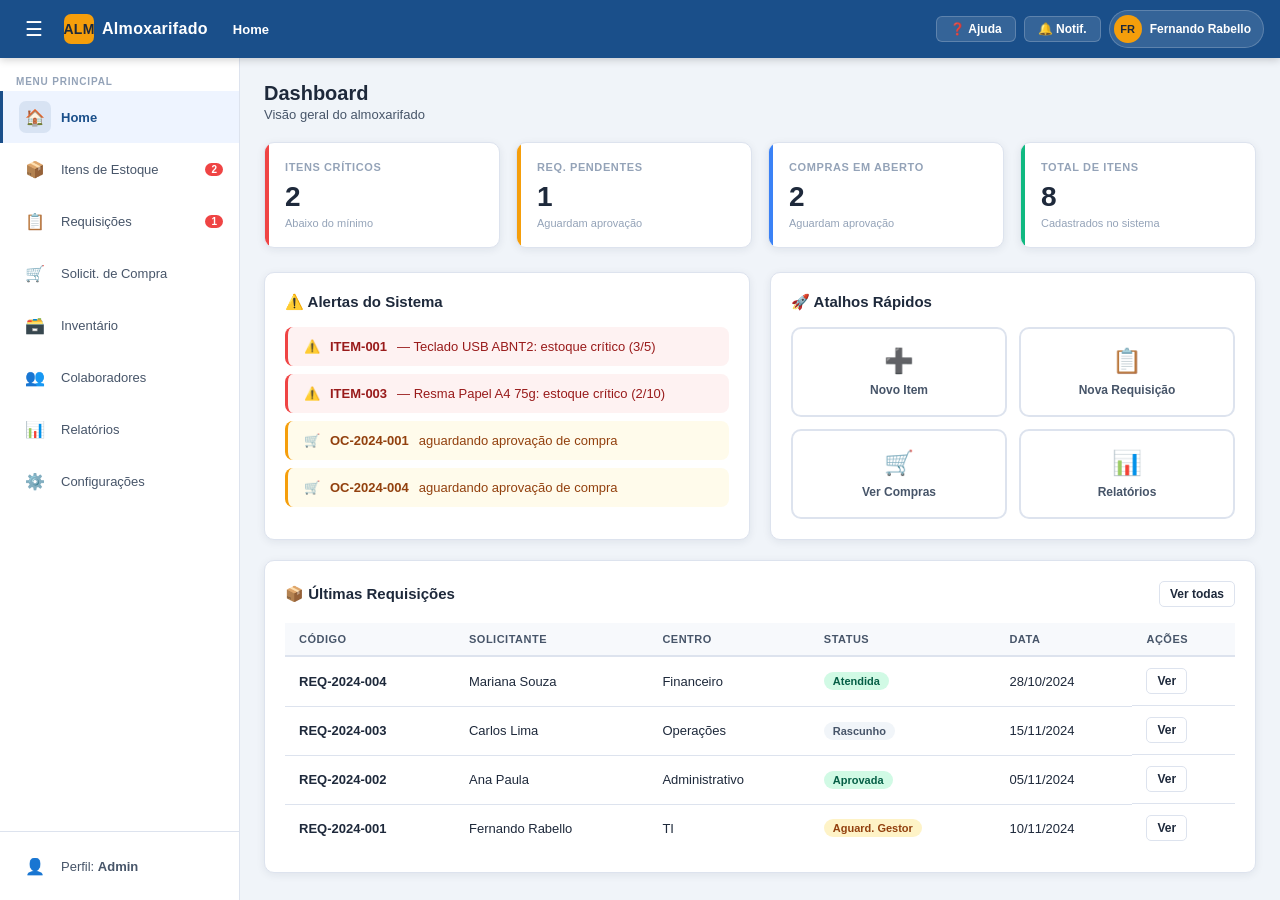
==== index.html @ 0d34b044 "Publicação GitHub Pages - arquivos no root" ====
<!DOCTYPE html>
<html lang="pt-BR">
<head>
  <meta charset="UTF-8" />
  <meta name="viewport" content="width=device-width, initial-scale=1.0" />
  <title>Almoxarifado v4 — Memory IT</title>
  <link rel="stylesheet" href="styles.css" />
</head>
<body>
  <div id="app">
    <div id="topbar"></div>
    <div id="layout">
      <div id="sidebar-overlay" class="sidebar-overlay"></div>
      <aside id="sidebar"></aside>
      <main id="main-content">
        <div id="view-container"></div>
      </main>
    </div>
  </div>
  <div id="toast-container"></div>
  <div id="modal-container"></div>
  <script src="app.js"></script>
</body>
</html>
---- styles.css ----
/* ===== RESET & ROOT ===== */
*, *::before, *::after { box-sizing: border-box; margin: 0; padding: 0; }

:root {
  --brand:       #1A4F8A;
  --brand-dark:  #123a68;
  --brand-light: #2a6bc7;
  --accent:      #F59E0B;
  --accent-dark: #D97706;
  --success:     #10B981;
  --danger:      #EF4444;
  --warning:     #F59E0B;
  --info:        #3B82F6;
  --bg:          #F0F4F9;
  --surface:     #FFFFFF;
  --surface2:    #F7F9FC;
  --border:      #DDE3EE;
  --text:        #1E293B;
  --text-2:      #475569;
  --text-3:      #94A3B8;
  --sidebar-w:   240px;
  --topbar-h:    58px;
  --radius:      10px;
  --shadow:      0 2px 8px rgba(30,41,59,.08);
  --shadow-md:   0 4px 16px rgba(30,41,59,.12);
  --transition:  .18s ease;
  --font:        'Segoe UI', 'Helvetica Neue', Arial, sans-serif;
}

html, body { height: 100%; font-family: var(--font); font-size: 14px; color: var(--text); background: var(--bg); }

a { color: var(--brand); text-decoration: none; }
a:hover { text-decoration: underline; }
button { cursor: pointer; font-family: var(--font); }
input, select, textarea { font-family: var(--font); }

/* ===== SCROLLBAR ===== */
::-webkit-scrollbar { width: 6px; height: 6px; }
::-webkit-scrollbar-track { background: transparent; }
::-webkit-scrollbar-thumb { background: var(--border); border-radius: 3px; }

/* ===== LAYOUT ===== */
#app { display: flex; flex-direction: column; height: 100vh; }
#layout { display: flex; flex: 1; overflow: hidden; }
#main-content { flex: 1; overflow-y: auto; padding: 24px; transition: margin-left var(--transition); }
#view-container { max-width: 1280px; margin: 0 auto; }

/* ===== TOPBAR ===== */
#topbar {
  height: var(--topbar-h);
  background: var(--brand);
  color: #fff;
  display: flex;
  align-items: center;
  padding: 0 16px;
  gap: 12px;
  position: sticky;
  top: 0;
  z-index: 300;
  box-shadow: 0 2px 8px rgba(0,0,0,.18);
}
.topbar-toggle {
  background: none; border: none; color: #fff; font-size: 20px;
  width: 36px; height: 36px; display: flex; align-items: center; justify-content: center;
  border-radius: 6px; transition: background var(--transition);
}
.topbar-toggle:hover { background: rgba(255,255,255,.15); }
.topbar-brand { font-size: 16px; font-weight: 700; letter-spacing: .3px; display: flex; align-items: center; gap: 8px; }
.topbar-brand-icon {
  width: 30px; height: 30px; background: var(--accent); border-radius: 7px;
  display: flex; align-items: center; justify-content: center; font-weight: 900; font-size: 14px; color: #1E293B;
}
.topbar-breadcrumb { flex: 1; font-size: 13px; color: rgba(255,255,255,.7); padding-left: 8px; }
.topbar-breadcrumb span { color: rgba(255,255,255,.5); margin: 0 5px; }
.topbar-breadcrumb .bc-current { color: #fff; font-weight: 600; }
.topbar-actions { display: flex; gap: 8px; align-items: center; }
.topbar-btn {
  background: rgba(255,255,255,.12); border: 1px solid rgba(255,255,255,.2); color: #fff;
  padding: 5px 13px; border-radius: 6px; font-size: 12px; font-weight: 600;
  transition: background var(--transition); display: flex; align-items: center; gap: 5px;
}
.topbar-btn:hover { background: rgba(255,255,255,.22); }
.topbar-user {
  display: flex; align-items: center; gap: 8px;
  background: rgba(255,255,255,.12); border: 1px solid rgba(255,255,255,.2);
  padding: 4px 12px 4px 4px; border-radius: 20px;
}
.topbar-avatar {
  width: 28px; height: 28px; background: var(--accent); border-radius: 50%;
  display: flex; align-items: center; justify-content: center;
  font-weight: 700; font-size: 11px; color: #1E293B;
}
.topbar-username { font-size: 12px; font-weight: 600; }

/* ===== SIDEBAR ===== */
#sidebar {
  width: var(--sidebar-w);
  background: var(--surface);
  border-right: 1px solid var(--border);
  display: flex;
  flex-direction: column;
  overflow-y: auto;
  transition: width var(--transition), transform var(--transition);
  flex-shrink: 0;
  z-index: 200;
}
#sidebar.collapsed { width: 56px; }
#sidebar.collapsed .nav-label,
#sidebar.collapsed .sidebar-section-title,
#sidebar.collapsed .nav-badge { display: none; }
#sidebar.collapsed .nav-item { justify-content: center; padding: 0 12px; }
#sidebar.collapsed .nav-icon { margin: 0; }

.sidebar-section { padding: 8px 0; }
.sidebar-section-title {
  font-size: 10px; font-weight: 700; text-transform: uppercase;
  letter-spacing: .8px; color: var(--text-3); padding: 10px 16px 4px;
}
.nav-item {
  display: flex; align-items: center; gap: 10px;
  padding: 10px 16px; color: var(--text-2); font-size: 13px; font-weight: 500;
  cursor: pointer; border-left: 3px solid transparent;
  transition: all var(--transition); border-radius: 0;
  white-space: nowrap;
}
.nav-item:hover { background: var(--surface2); color: var(--brand); }
.nav-item.active { background: #EEF4FF; color: var(--brand); border-left-color: var(--brand); font-weight: 700; }
.nav-icon {
  width: 32px; height: 32px; display: flex; align-items: center; justify-content: center;
  flex-shrink: 0; font-size: 16px; border-radius: 7px;
}
.nav-item:hover .nav-icon, .nav-item.active .nav-icon { background: rgba(26,79,138,.1); }
.nav-badge {
  margin-left: auto; background: var(--danger); color: #fff;
  font-size: 10px; font-weight: 700; border-radius: 10px; padding: 1px 6px;
}
.sidebar-overlay { display: none; }

/* ===== PAGE HEADER ===== */
.page-header { display: flex; align-items: center; justify-content: space-between; margin-bottom: 20px; flex-wrap: wrap; gap: 12px; }
.page-title { font-size: 20px; font-weight: 700; color: var(--text); }
.page-subtitle { font-size: 13px; color: var(--text-2); margin-top: 2px; }

/* ===== BUTTONS ===== */
.btn {
  display: inline-flex; align-items: center; gap: 6px;
  padding: 8px 16px; border-radius: 7px; font-size: 13px; font-weight: 600;
  border: 1px solid transparent; transition: all var(--transition); cursor: pointer;
}
.btn-primary { background: var(--brand); color: #fff; border-color: var(--brand); }
.btn-primary:hover { background: var(--brand-dark); }
.btn-secondary { background: var(--surface); color: var(--text); border-color: var(--border); }
.btn-secondary:hover { background: var(--surface2); }
.btn-success { background: var(--success); color: #fff; }
.btn-success:hover { background: #0ea674; }
.btn-danger { background: var(--danger); color: #fff; }
.btn-danger:hover { background: #dc2626; }
.btn-warning { background: var(--warning); color: #1E293B; }
.btn-warning:hover { background: var(--accent-dark); }
.btn-sm { padding: 5px 10px; font-size: 12px; border-radius: 5px; }
.btn-icon { padding: 6px 8px; }
.btn-ghost { background: none; border-color: transparent; color: var(--text-2); }
.btn-ghost:hover { background: var(--surface2); color: var(--brand); }

/* ===== CARDS ===== */
.card {
  background: var(--surface); border: 1px solid var(--border);
  border-radius: var(--radius); padding: 20px; box-shadow: var(--shadow);
}
.card-header { display: flex; align-items: center; justify-content: space-between; margin-bottom: 16px; }
.card-title { font-size: 15px; font-weight: 700; color: var(--text); }
.card-subtitle { font-size: 12px; color: var(--text-3); margin-top: 2px; }

/* ===== STAT CARDS ===== */
.stat-cards { display: grid; grid-template-columns: repeat(auto-fit, minmax(200px, 1fr)); gap: 16px; margin-bottom: 24px; }
.stat-card {
  background: var(--surface); border: 1px solid var(--border);
  border-radius: var(--radius); padding: 18px 20px; box-shadow: var(--shadow);
  display: flex; flex-direction: column; gap: 4px; position: relative; overflow: hidden;
  transition: box-shadow var(--transition);
}
.stat-card:hover { box-shadow: var(--shadow-md); }
.stat-card-accent { position: absolute; top: 0; left: 0; width: 4px; height: 100%; }
.stat-card-title { font-size: 11px; font-weight: 700; text-transform: uppercase; letter-spacing: .6px; color: var(--text-3); }
.stat-card-value { font-size: 28px; font-weight: 800; color: var(--text); line-height: 1; margin: 6px 0 2px; }
.stat-card-sub { font-size: 11px; color: var(--text-3); }

/* ===== GRID ===== */
.grid-2 { display: grid; grid-template-columns: repeat(2, 1fr); gap: 20px; }
.grid-3 { display: grid; grid-template-columns: repeat(3, 1fr); gap: 20px; }

/* ===== TABLE ===== */
.table-wrapper { overflow-x: auto; }
.data-table { width: 100%; border-collapse: collapse; font-size: 13px; }
.data-table th {
  background: var(--surface2); color: var(--text-2);
  font-size: 11px; font-weight: 700; text-transform: uppercase; letter-spacing: .5px;
  padding: 10px 14px; text-align: left; border-bottom: 2px solid var(--border);
  white-space: nowrap;
}
.data-table td { padding: 11px 14px; border-bottom: 1px solid var(--border); color: var(--text); vertical-align: middle; }
.data-table tr:last-child td { border-bottom: none; }
.data-table tbody tr:hover { background: var(--surface2); }
.table-actions { display: flex; gap: 6px; flex-wrap: nowrap; }

/* ===== SEARCH BAR ===== */
.search-bar { display: flex; gap: 10px; margin-bottom: 16px; flex-wrap: wrap; align-items: center; }
.search-input-wrap { position: relative; flex: 1; min-width: 200px; }
.search-input-wrap input {
  width: 100%; padding: 9px 12px 9px 36px; border: 1px solid var(--border);
  border-radius: 7px; font-size: 13px; outline: none; background: var(--surface);
  transition: border var(--transition);
}
.search-input-wrap input:focus { border-color: var(--brand); }
.search-input-wrap .search-icon {
  position: absolute; left: 11px; top: 50%; transform: translateY(-50%);
  color: var(--text-3); font-size: 14px; pointer-events: none;
}
.filter-select {
  padding: 8px 32px 8px 10px; border: 1px solid var(--border);
  border-radius: 7px; font-size: 13px; background: var(--surface); outline: none;
  cursor: pointer; appearance: none;
  background-image: url("data:image/svg+xml,%3Csvg xmlns='http://www.w3.org/2000/svg' width='12' height='12' viewBox='0 0 12 12'%3E%3Cpath fill='%2394A3B8' d='M6 8L1 3h10z'/%3E%3C/svg%3E");
  background-repeat: no-repeat; background-position: right 10px center;
  transition: border var(--transition);
}
.filter-select:focus { border-color: var(--brand); }

/* ===== FORM ===== */
.form-grid { display: grid; grid-template-columns: repeat(auto-fill, minmax(260px, 1fr)); gap: 16px; }
.form-group { display: flex; flex-direction: column; gap: 5px; }
.form-group.full-width { grid-column: 1 / -1; }
.form-label { font-size: 12px; font-weight: 700; color: var(--text-2); text-transform: uppercase; letter-spacing: .4px; }
.form-control {
  padding: 9px 12px; border: 1px solid var(--border);
  border-radius: 7px; font-size: 13px; outline: none; background: var(--surface);
  transition: border var(--transition), box-shadow var(--transition);
}
.form-control:focus { border-color: var(--brand); box-shadow: 0 0 0 3px rgba(26,79,138,.1); }
.form-control.error { border-color: var(--danger); }
.form-error { font-size: 11px; color: var(--danger); font-weight: 600; }
textarea.form-control { resize: vertical; min-height: 80px; }
.form-actions { display: flex; gap: 10px; margin-top: 24px; justify-content: flex-end; }

/* ===== BADGE ===== */
.badge {
  display: inline-flex; align-items: center; gap: 4px;
  padding: 3px 9px; border-radius: 20px; font-size: 11px; font-weight: 700;
  white-space: nowrap;
}
.badge-success { background: #D1FAE5; color: #065F46; }
.badge-danger  { background: #FEE2E2; color: #991B1B; }
.badge-warning { background: #FEF3C7; color: #92400E; }
.badge-info    { background: #DBEAFE; color: #1E40AF; }
.badge-gray    { background: #F1F5F9; color: #475569; }
.badge-purple  { background: #EDE9FE; color: #5B21B6; }

/* ===== BADGE DOT ===== */
.badge-dot { width: 8px; height: 8px; border-radius: 50%; display: inline-block; }

/* ===== AVATAR PLACEHOLDER ===== */
.item-avatar {
  width: 38px; height: 38px; border-radius: 8px; display: flex; align-items: center;
  justify-content: center; font-weight: 800; font-size: 13px; flex-shrink: 0;
  background: linear-gradient(135deg, var(--brand), var(--brand-light)); color: #fff;
}

/* ===== TOAST ===== */
#toast-container {
  position: fixed; bottom: 24px; right: 24px;
  display: flex; flex-direction: column; gap: 10px; z-index: 9999;
  pointer-events: none;
}
.toast {
  display: flex; align-items: center; gap: 12px;
  background: var(--surface); border: 1px solid var(--border);
  border-radius: var(--radius); padding: 12px 16px;
  box-shadow: var(--shadow-md); min-width: 300px; max-width: 420px;
  pointer-events: all; animation: slideInToast .25s ease;
  border-left: 4px solid var(--info);
}
.toast.success { border-left-color: var(--success); }
.toast.error   { border-left-color: var(--danger); }
.toast.warning { border-left-color: var(--warning); }
.toast-icon { font-size: 18px; flex-shrink: 0; }
.toast-message { flex: 1; font-size: 13px; font-weight: 500; }
.toast-close { background: none; border: none; color: var(--text-3); font-size: 16px; cursor: pointer; padding: 0 4px; }
@keyframes slideInToast { from { transform: translateX(110%); opacity: 0; } to { transform: none; opacity: 1; } }
.toast.removing { animation: slideOutToast .2s ease forwards; }
@keyframes slideOutToast { to { transform: translateX(110%); opacity: 0; } }

/* ===== MODAL ===== */
.modal-backdrop {
  position: fixed; inset: 0; background: rgba(15,23,42,.45);
  z-index: 1000; display: flex; align-items: center; justify-content: center;
  animation: fadeIn .18s ease;
}
@keyframes fadeIn { from { opacity: 0; } to { opacity: 1; } }
.modal {
  background: var(--surface); border-radius: 12px; box-shadow: var(--shadow-md);
  padding: 28px; width: 90%; max-width: 480px; animation: slideUp .22s ease;
}
.modal-lg { max-width: 600px; }
@keyframes slideUp { from { transform: translateY(20px); opacity: 0; } to { transform: none; opacity: 1; } }
.modal-title { font-size: 17px; font-weight: 700; margin-bottom: 10px; }
.modal-body { color: var(--text-2); font-size: 14px; margin-bottom: 22px; line-height: 1.6; }
.modal-actions { display: flex; gap: 10px; justify-content: flex-end; }

/* ===== DETAIL CARD ===== */
.detail-grid { display: grid; grid-template-columns: repeat(auto-fill, minmax(200px, 1fr)); gap: 16px; }
.detail-field { display: flex; flex-direction: column; gap: 3px; }
.detail-label { font-size: 11px; font-weight: 700; text-transform: uppercase; letter-spacing: .4px; color: var(--text-3); }
.detail-value { font-size: 14px; color: var(--text); font-weight: 600; }

/* ===== TIMELINE ===== */
.timeline { display: flex; align-items: center; gap: 0; margin: 20px 0; flex-wrap: wrap; }
.timeline-step {
  display: flex; flex-direction: column; align-items: center; flex: 1;
  min-width: 100px; position: relative;
}
.timeline-step::before {
  content: ''; position: absolute; top: 18px; left: calc(50% + 18px);
  width: calc(100% - 36px); height: 2px; background: var(--border);
}
.timeline-step:last-child::before { display: none; }
.timeline-step.active::before { background: var(--brand); }
.timeline-circle {
  width: 36px; height: 36px; border-radius: 50%; border: 2px solid var(--border);
  background: var(--surface); display: flex; align-items: center; justify-content: center;
  font-size: 14px; font-weight: 700; color: var(--text-3); z-index: 1;
  transition: all var(--transition);
}
.timeline-step.done .timeline-circle { background: var(--brand); border-color: var(--brand); color: #fff; }
.timeline-step.current .timeline-circle { background: var(--accent); border-color: var(--accent); color: #1E293B; }
.timeline-label { font-size: 11px; font-weight: 600; color: var(--text-3); margin-top: 6px; text-align: center; }
.timeline-step.done .timeline-label,
.timeline-step.current .timeline-label { color: var(--text); }

/* ===== ALERT BOX ===== */
.alert {
  padding: 12px 16px; border-radius: 8px; font-size: 13px;
  display: flex; align-items: flex-start; gap: 10px; margin-bottom: 8px;
  border-left: 3px solid transparent;
}
.alert-danger  { background: #FEF2F2; border-left-color: var(--danger); color: #991B1B; }
.alert-warning { background: #FFFBEB; border-left-color: var(--warning); color: #92400E; }
.alert-info    { background: #EFF6FF; border-left-color: var(--info); color: #1E40AF; }
.alert-success { background: #F0FDF4; border-left-color: var(--success); color: #065F46; }

/* ===== SHORTCUT BUTTONS ===== */
.shortcut-grid { display: grid; grid-template-columns: repeat(auto-fit, minmax(160px, 1fr)); gap: 12px; margin-top: 16px; }
.shortcut-btn {
  display: flex; flex-direction: column; align-items: center; gap: 8px;
  padding: 18px; border-radius: var(--radius); border: 2px solid var(--border);
  background: var(--surface); cursor: pointer; transition: all var(--transition);
  color: var(--text-2); font-size: 12px; font-weight: 600; text-align: center;
}
.shortcut-btn:hover { border-color: var(--brand); color: var(--brand); background: #EEF4FF; transform: translateY(-2px); box-shadow: var(--shadow-md); }
.shortcut-icon { font-size: 24px; }

/* ===== BAR CHART (CSS Only) ===== */
.bar-chart { display: flex; align-items: flex-end; gap: 10px; height: 140px; padding-top: 10px; }
.bar-group { display: flex; flex-direction: column; align-items: center; flex: 1; gap: 4px; height: 100%; justify-content: flex-end; }
.bar {
  width: 100%; border-radius: 5px 5px 0 0;
  background: linear-gradient(180deg, var(--brand-light), var(--brand));
  transition: height .5s cubic-bezier(.4,0,.2,1); min-height: 4px;
}
.bar-label { font-size: 10px; color: var(--text-3); font-weight: 600; text-align: center; white-space: nowrap; overflow: hidden; text-overflow: ellipsis; max-width: 60px; }
.bar-value { font-size: 11px; font-weight: 700; color: var(--text-2); }

/* ===== PHOTO PLACEHOLDER ===== */
.photo-placeholder {
  width: 80px; height: 80px; border-radius: 10px;
  background: linear-gradient(135deg, #E0E7FF, #C7D2FE);
  display: flex; align-items: center; justify-content: center;
  font-size: 28px; font-weight: 800; color: var(--brand); margin-bottom: 12px;
}

/* ===== EMPTY STATE ===== */
.empty-state { text-align: center; padding: 48px 24px; color: var(--text-3); }
.empty-icon { font-size: 48px; margin-bottom: 12px; }
.empty-title { font-size: 16px; font-weight: 700; color: var(--text-2); margin-bottom: 6px; }
.empty-sub { font-size: 13px; }

/* ===== SECTION ===== */
.section { margin-bottom: 28px; }
.section-title { font-size: 13px; font-weight: 700; text-transform: uppercase; letter-spacing: .5px; color: var(--text-3); margin-bottom: 12px; }

/* ===== LOADING ===== */
.loading { display: flex; align-items: center; justify-content: center; padding: 40px; color: var(--text-3); }

/* ===== QTY INPUT ===== */
.qty-badge {
  display: inline-flex; align-items: center; gap: 5px;
  font-size: 13px; font-weight: 700;
}
.qty-badge.critical { color: var(--danger); }
.qty-badge.ok { color: var(--success); }
.qty-badge.low { color: var(--warning); }

/* ===== INLINE ITEMS TABLE (REQUISIÇÃO) ===== */
.inline-add { display: flex; gap: 10px; align-items: flex-end; flex-wrap: wrap; margin-bottom: 12px; }
.inline-add .form-group { margin: 0; }

/* ===== TAGS ===== */
.tag { display: inline-block; background: var(--surface2); border: 1px solid var(--border); border-radius: 5px; padding: 2px 8px; font-size: 11px; color: var(--text-2); }

/* ===== DIVIDER ===== */
.divider { border: none; border-top: 1px solid var(--border); margin: 20px 0; }

/* ===== PROGRESS BAR ===== */
.progress-bar { background: var(--border); border-radius: 4px; height: 8px; overflow: hidden; }
.progress-fill { height: 100%; border-radius: 4px; transition: width .5s ease; }

/* ===== CHIP TABS ===== */
.chip-tabs { display: flex; gap: 8px; flex-wrap: wrap; margin-bottom: 16px; }
.chip-tab {
  padding: 5px 14px; border-radius: 20px; border: 1.5px solid var(--border);
  font-size: 12px; font-weight: 600; cursor: pointer; background: var(--surface);
  color: var(--text-2); transition: all var(--transition);
}
.chip-tab.active { background: var(--brand); color: #fff; border-color: var(--brand); }

/* ===== AUTOCOMPLETE ===== */
.autocomplete-wrap { position: relative; }
.autocomplete-list {
  position: absolute; top: 100%; left: 0; right: 0;
  background: var(--surface); border: 1px solid var(--border); border-radius: 7px;
  box-shadow: var(--shadow-md); z-index: 100; max-height: 200px; overflow-y: auto;
  margin-top: 4px;
}
.autocomplete-item { padding: 8px 12px; cursor: pointer; font-size: 13px; transition: background var(--transition); }
.autocomplete-item:hover, .autocomplete-item.focused { background: var(--surface2); }

/* ===== TIMELINE VERTICAL ===== */
.timeline-vertical {
  display: flex;
  flex-direction: column;
  gap: 0;
  padding: 8px 0;
}

.timeline-vertical .timeline-step {
  display: flex;
  align-items: flex-start;
  gap: 16px;
  position: relative;
  padding-bottom: 28px;
}

.timeline-vertical .timeline-step:last-child { padding-bottom: 0; }

.timeline-vertical .timeline-step::before {
  content: '';
  position: absolute;
  left: 19px;
  top: 40px;
  bottom: 0;
  width: 2px;
  background: var(--border);
}
.timeline-vertical .timeline-step:last-child::before { display: none; }
.timeline-vertical .timeline-step.done::before      { background: var(--success); }
.timeline-vertical .timeline-step.current::before   { background: linear-gradient(var(--brand), var(--border)); }
.timeline-vertical .timeline-step.reprovada::before { background: var(--danger); }

.timeline-vertical .timeline-circle {
  width: 40px;
  height: 40px;
  border-radius: 50%;
  display: flex;
  align-items: center;
  justify-content: center;
  font-size: 16px;
  font-weight: 700;
  flex-shrink: 0;
  border: 2px solid var(--border);
  background: var(--surface);
  color: var(--text-3);
  z-index: 1;
}
.timeline-vertical .timeline-step.done    .timeline-circle { background: var(--success); border-color: var(--success); color: #fff; font-size: 14px; }
.timeline-vertical .timeline-step.current .timeline-circle { background: var(--brand);   border-color: var(--brand);   color: #fff; box-shadow: 0 0 0 4px rgba(99,102,241,.15); }
.timeline-vertical .timeline-step.reprovada .timeline-circle { background: var(--danger); border-color: var(--danger); color: #fff; }

.timeline-info { flex: 1; padding-top: 8px; }
.timeline-label { font-size: 14px; font-weight: 700; color: var(--text); }
.timeline-desc  { font-size: 12px; color: var(--text-3); margin-top: 2px; }
.timeline-evento-data { font-size: 11px; color: var(--text-3); margin-top: 4px; }
.timeline-evento-ator { font-size: 12px; font-weight: 600; color: var(--brand); margin-top: 2px; }

/* ===== BADGE PURPLE (Compras) ===== */
.badge-purple { background: #EDE9FE; color: #7C3AED; }
.toggle-switch { position: relative; display: inline-block; width: 44px; height: 24px; flex-shrink: 0; }
.toggle-switch input { opacity: 0; width: 0; height: 0; }
.toggle-slider {
  position: absolute; cursor: pointer; inset: 0;
  background: var(--border); border-radius: 24px; transition: .2s;
}
.toggle-slider::before {
  content: ''; position: absolute;
  width: 18px; height: 18px; left: 3px; bottom: 3px;
  background: #fff; border-radius: 50%; transition: .2s;
  box-shadow: 0 1px 3px rgba(0,0,0,.2);
}
.toggle-switch input:checked + .toggle-slider { background: var(--brand); }
.toggle-switch input:checked + .toggle-slider::before { transform: translateX(20px); }

/* ===== PONTO REPOSICAO MARKER ===== */
.rep-marker {
  display: inline-flex; align-items: center; gap: 5px;
  font-size: 12px; font-weight: 700; color: var(--brand);
  background: #EEF4FF; padding: 3px 9px; border-radius: 20px;
  border: 1.5px solid var(--brand);
}
@media (max-width: 768px) {
  #sidebar {
    position: fixed; left: 0; top: var(--topbar-h); bottom: 0;
    width: var(--sidebar-w) !important; transform: translateX(-100%);
    z-index: 250; box-shadow: var(--shadow-md);
  }
  #sidebar.mobile-open { transform: translateX(0); }
  .sidebar-overlay { display: block; position: fixed; inset: 0; top: var(--topbar-h); background: rgba(0,0,0,.4); z-index: 240; opacity: 0; pointer-events: none; transition: opacity var(--transition); }
  .sidebar-overlay.active { opacity: 1; pointer-events: all; }
  #main-content { padding: 16px; }
  .grid-2, .grid-3 { grid-template-columns: 1fr; }
  .form-grid { grid-template-columns: 1fr; }
  .detail-grid { grid-template-columns: 1fr 1fr; }
  .stat-cards { grid-template-columns: 1fr 1fr; }
  .topbar-brand span { display: none; }
}

@media (max-width: 480px) {
  .stat-cards { grid-template-columns: 1fr; }
  .detail-grid { grid-template-columns: 1fr; }
  .timeline { flex-direction: column; align-items: flex-start; gap: 12px; }
  .timeline-step { flex-direction: row; gap: 12px; width: 100%; }
  .timeline-step::before { top: 18px; left: 50px; width: 2px; height: 100%; }
}
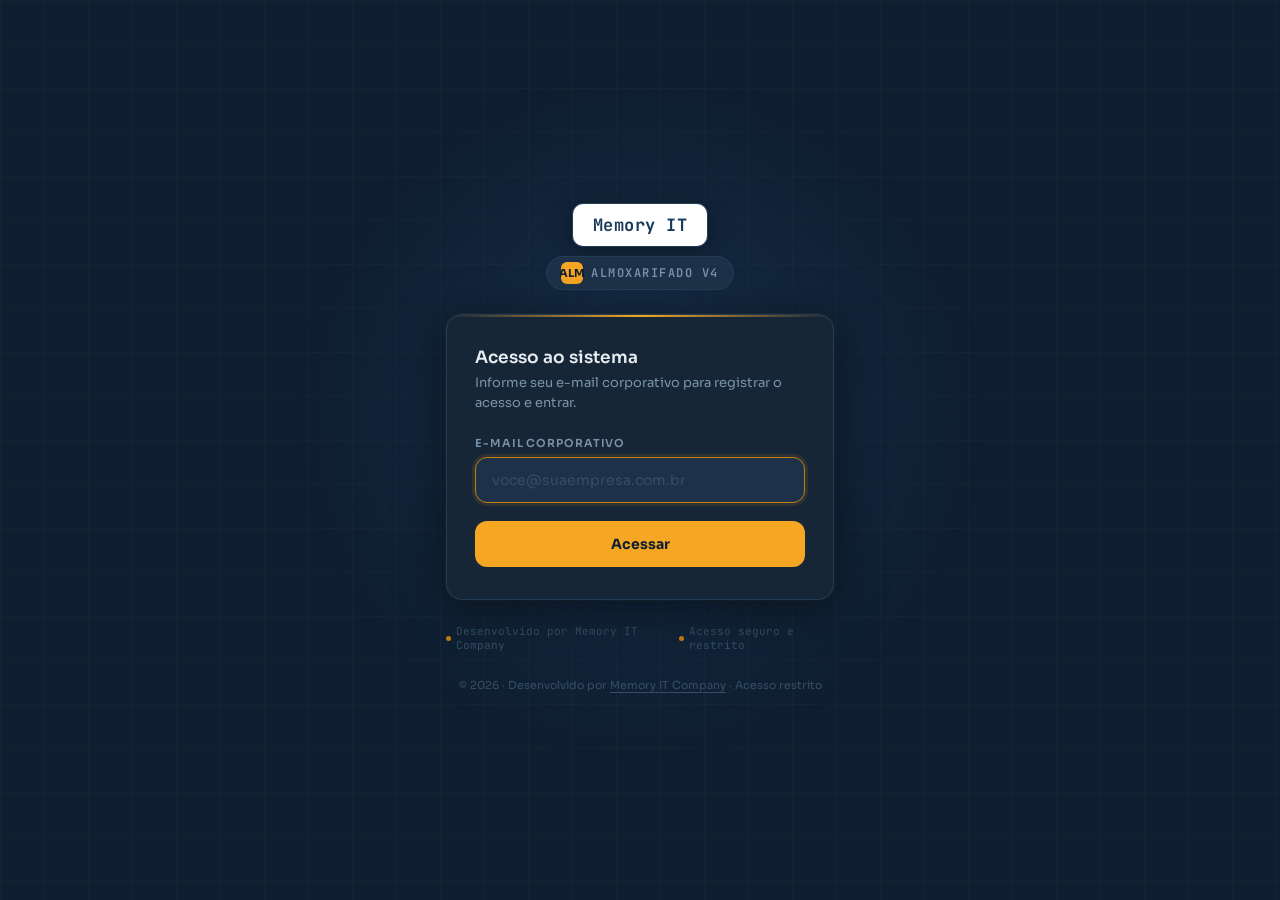
==== commit 11279d53: "Add files via upload" ====
--- a/index.html
+++ b/index.html
@@ -1,24 +1,246 @@
 <!DOCTYPE html>
 <html lang="pt-BR">
 <head>
-  <meta charset="UTF-8" />
-  <meta name="viewport" content="width=device-width, initial-scale=1.0" />
-  <title>Almoxarifado v4 — Memory IT</title>
-  <link rel="stylesheet" href="styles.css" />
+<meta charset="UTF-8">
+<meta name="viewport" content="width=device-width, initial-scale=1.0">
+<title>Almoxarifado v4 — Memory IT</title>
+<link rel="preconnect" href="https://fonts.googleapis.com">
+<link href="https://fonts.googleapis.com/css2?family=Sora:wght@300;400;600;700&family=JetBrains+Mono:wght@400;500&display=swap" rel="stylesheet">
+<style>
+*,*::before,*::after{box-sizing:border-box;margin:0;padding:0}
+:root{
+--bg:#0f1e30;
+--surface:#162637;
+--surface2:#1d3248;
+--border:#243d57;
+--yellow:#f5a623;
+--yellow-glow:#ffb74d;
+--yellow-dim:#c47d0e;
+--text:#e8edf2;
+--text-muted:#7a93aa;
+--text-faint:#344f65;
+--radius:12px;
+--font:'Sora',sans-serif;
+--mono:'JetBrains Mono',monospace;
+}
+html,body{height:100%;width:100%}
+body{
+background:var(--bg);
+font-family:var(--font);
+color:var(--text);
+display:flex;flex-direction:column;
+align-items:center;justify-content:center;
+min-height:100vh;overflow:hidden;position:relative;
+}
+.bg-grid{
+position:fixed;inset:0;
+background-image:
+linear-gradient(rgba(245,166,35,.03) 1px,transparent 1px),
+linear-gradient(90deg,rgba(245,166,35,.03) 1px,transparent 1px);
+background-size:44px 44px;pointer-events:none;
+}
+.bg-glow{
+position:fixed;width:700px;height:700px;border-radius:50%;
+background:radial-gradient(circle,rgba(26,58,92,.6) 0%,transparent 70%);
+top:50%;left:50%;transform:translate(-50%,-55%);pointer-events:none;
+animation:pulse 7s ease-in-out infinite;
+}
+@keyframes pulse{0%,100%{opacity:.7;transform:translate(-50%,-55%) scale(1)}50%{opacity:1;transform:translate(-50%,-55%) scale(1.08)}}
+
+.wrapper{
+position:relative;z-index:1;
+display:flex;flex-direction:column;align-items:center;gap:24px;
+width:100%;max-width:420px;padding:24px 16px;
+animation:fadeUp .45s cubic-bezier(.22,1,.36,1) both;
+}
+@keyframes fadeUp{from{opacity:0;transform:translateY(18px)}to{opacity:1;transform:translateY(0)}}
+
+.brand{display:flex;flex-direction:column;align-items:center;gap:10px}
+.logo-wrap{
+background:#fff;border-radius:10px;padding:10px 20px;
+display:flex;align-items:center;justify-content:center;
+box-shadow:0 0 0 1px var(--border),0 4px 24px rgba(0,0,0,.4);
+}
+.logo-wrap img{height:34px;display:block}
+.logo-wrap .logo-text{
+font-size:17px;font-weight:700;color:#1a3a5c;
+font-family:var(--mono);letter-spacing:.5px;display:none;
+}
+.app-badge{
+display:flex;align-items:center;gap:8px;
+background:var(--surface2);
+border:1px solid var(--border);
+border-radius:20px;padding:5px 14px;
+}
+.app-badge .alm-icon{
+width:22px;height:22px;border-radius:6px;
+background:var(--yellow);
+display:flex;align-items:center;justify-content:center;
+font-size:11px;font-weight:700;color:#0f1e30;
+}
+.app-badge span{font-size:12px;font-weight:600;letter-spacing:1.5px;text-transform:uppercase;color:var(--text-muted);font-family:var(--mono)}
+
+.card{
+width:100%;
+background:var(--surface);
+border:1px solid var(--border);
+border-radius:16px;padding:32px 28px;
+box-shadow:0 8px 48px rgba(0,0,0,.5),0 0 0 1px rgba(245,166,35,.05);
+position:relative;overflow:hidden;
+}
+.card::before{
+content:'';position:absolute;top:0;left:0;right:0;height:2px;
+background:linear-gradient(90deg,transparent,var(--yellow),transparent);
+}
+
+.card-title{font-size:17px;font-weight:600;color:var(--text);margin-bottom:5px}
+.card-sub{font-size:13px;color:var(--text-muted);margin-bottom:24px;line-height:1.5}
+
+.field{display:flex;flex-direction:column;gap:7px;margin-bottom:18px}
+.field label{font-size:11px;font-weight:600;letter-spacing:.9px;text-transform:uppercase;color:var(--text-muted)}
+.field input{
+background:var(--surface2);border:1px solid var(--border);border-radius:var(--radius);
+padding:13px 16px;font-family:var(--font);font-size:14px;color:var(--text);outline:none;
+transition:border-color .2s,box-shadow .2s;
+}
+.field input::placeholder{color:var(--text-faint)}
+.field input:focus{border-color:var(--yellow-dim);box-shadow:0 0 0 3px rgba(245,166,35,.1)}
+
+.error-msg{
+font-size:12px;color:#ef5350;padding:8px 12px;
+background:rgba(239,83,80,.08);border:1px solid rgba(239,83,80,.2);
+border-radius:8px;margin-bottom:14px;display:none;
+}
+.error-msg.show{display:block}
+
+.btn{
+width:100%;padding:14px;
+background:var(--yellow);color:#0f1e30;
+border:none;border-radius:var(--radius);
+font-family:var(--font);font-size:14px;font-weight:700;
+cursor:pointer;transition:background .2s,transform .1s,box-shadow .2s;
+}
+.btn:hover:not(:disabled){background:var(--yellow-glow);box-shadow:0 4px 20px rgba(245,166,35,.3)}
+.btn:active:not(:disabled){transform:scale(.98)}
+.btn:disabled{opacity:.5;cursor:not-allowed}
+
+.state-loading,.state-success{display:none;flex-direction:column;align-items:center;text-align:center;gap:14px;padding:8px 0}
+.state-loading.show,.state-success.show{display:flex}
+.spinner{width:36px;height:36px;border:3px solid var(--border);border-top-color:var(--yellow);border-radius:50%;animation:spin .7s linear infinite}
+@keyframes spin{to{transform:rotate(360deg)}}
+.state-loading p{font-size:13px;color:var(--text-muted)}
+.check-icon{width:48px;height:48px;background:rgba(245,166,35,.1);border:1px solid rgba(245,166,35,.3);border-radius:50%;display:flex;align-items:center;justify-content:center;font-size:22px}
+.state-success h3{font-size:16px;font-weight:600;color:var(--text)}
+.state-success p{font-size:13px;color:var(--text-muted)}
+.progress-bar{width:100%;height:3px;background:var(--border);border-radius:2px;overflow:hidden;margin-top:4px}
+.progress-fill{height:100%;width:0%;background:var(--yellow);border-radius:2px;transition:width 3s linear}
+
+.info-strip{display:flex;align-items:center;justify-content:center;gap:18px;font-size:11px;color:var(--text-faint);font-family:var(--mono)}
+.info-strip span{display:flex;align-items:center;gap:5px}
+.dot{width:5px;height:5px;border-radius:50%;background:var(--yellow-dim);flex-shrink:0}
+
+footer{font-size:11px;color:var(--text-faint);text-align:center;line-height:1.8}
+footer a{color:var(--text-faint);text-decoration:none;border-bottom:1px solid var(--text-faint)}
+footer a:hover{color:var(--yellow)}
+</style>
 </head>
 <body>
-  <div id="app">
-    <div id="topbar"></div>
-    <div id="layout">
-      <div id="sidebar-overlay" class="sidebar-overlay"></div>
-      <aside id="sidebar"></aside>
-      <main id="main-content">
-        <div id="view-container"></div>
-      </main>
+<div class="bg-grid"></div>
+<div class="bg-glow"></div>
+
+<div class="wrapper">
+  <div class="brand">
+    <div class="logo-wrap">
+      <img src="logo.png" alt="Memory IT" onerror="this.style.display='none';this.nextElementSibling.style.display='block'">
+      <span class="logo-text">Memory IT</span>
+    </div>
+    <div class="app-badge">
+      <div class="alm-icon">ALM</div>
+      <span>Almoxarifado v4</span>
     </div>
   </div>
-  <div id="toast-container"></div>
-  <div id="modal-container"></div>
-  <script src="app.js"></script>
+
+  <div class="card">
+    <div id="form-area">
+      <p class="card-title">Acesso ao sistema</p>
+      <p class="card-sub">Informe seu e-mail corporativo para registrar o acesso e entrar.</p>
+      <div class="error-msg" id="error-msg"></div>
+      <div class="field">
+        <label for="email">E-mail corporativo</label>
+        <input type="email" id="email" placeholder="voce@suaempresa.com.br" autocomplete="email" autofocus>
+      </div>
+      <button class="btn" id="btn-access" onclick="handleAccess()">Acessar</button>
+    </div>
+
+    <div class="state-loading" id="state-loading">
+      <div class="spinner"></div>
+      <p>Registrando acesso...</p>
+    </div>
+
+    <div class="state-success" id="state-success">
+      <div class="check-icon">✓</div>
+      <h3>Acesso registrado</h3>
+      <p>Redirecionando para o sistema...</p>
+      <div class="progress-bar"><div class="progress-fill" id="progress-fill"></div></div>
+    </div>
+  </div>
+
+  <div class="info-strip">
+    <span><span class="dot"></span>Desenvolvido por Memory IT Company</span>
+    <span><span class="dot"></span>Acesso seguro e restrito</span>
+  </div>
+
+  <footer>
+    © 2026 · Desenvolvido por <a href="https://www.memorycomp.com.br" target="_blank">Memory IT Company</a> · Acesso restrito
+  </footer>
+</div>
+
+<script>
+const POWER_AUTOMATE_URL = ''; // ← COLE A URL DO HTTP TRIGGER AQUI
+const REDIRECT_URL = 'dashboard.html';
+const BLOCKED_DOMAINS = ['gmail.com','hotmail.com','outlook.com','outlook.com.br','yahoo.com','yahoo.com.br','icloud.com','live.com','msn.com','bol.com.br','uol.com.br','terra.com.br','ig.com.br','globo.com','protonmail.com','pm.me'];
+
+function show(id){document.getElementById(id).classList.add('show')}
+function hide(id){document.getElementById(id).classList.remove('show')}
+function setError(msg){const el=document.getElementById('error-msg');el.textContent=msg;show('error-msg')}
+
+function handleAccess(){
+  const input = document.getElementById('email');
+  const email = input.value.trim().toLowerCase();
+  hide('error-msg');
+
+  if(!email){setError('Informe seu e-mail corporativo.');input.focus();return}
+  if(!/^[^\s@]+@[^\s@]+\.[^\s@]+$/.test(email)){setError('E-mail inválido. Verifique o formato.');input.focus();return}
+  const domain = email.split('@')[1];
+  if(BLOCKED_DOMAINS.includes(domain)){setError('Use apenas e-mail corporativo. E-mails pessoais não são permitidos.');input.focus();return}
+
+  document.getElementById('btn-access').disabled = true;
+  document.getElementById('form-area').style.display = 'none';
+  show('state-loading');
+
+  if(POWER_AUTOMATE_URL){
+    fetch(POWER_AUTOMATE_URL,{
+      method:'POST',
+      mode:'no-cors',
+      headers:{'Content-Type':'application/json'},
+      body:JSON.stringify({
+        email,
+        timestamp:new Date().toLocaleString('pt-BR',{timeZone:'America/Sao_Paulo'}),
+        userAgent:navigator.userAgent,
+        domain
+      })
+    }).catch(()=>{});
+  }
+
+  setTimeout(()=>{
+    hide('state-loading');
+    show('state-success');
+    requestAnimationFrame(()=>{setTimeout(()=>{document.getElementById('progress-fill').style.width='100%'},50)});
+    setTimeout(()=>{window.location.href=REDIRECT_URL},3000);
+  },800);
+}
+
+document.getElementById('email').addEventListener('keydown',e=>{if(e.key==='Enter')handleAccess()});
+</script>
 </body>
 </html>
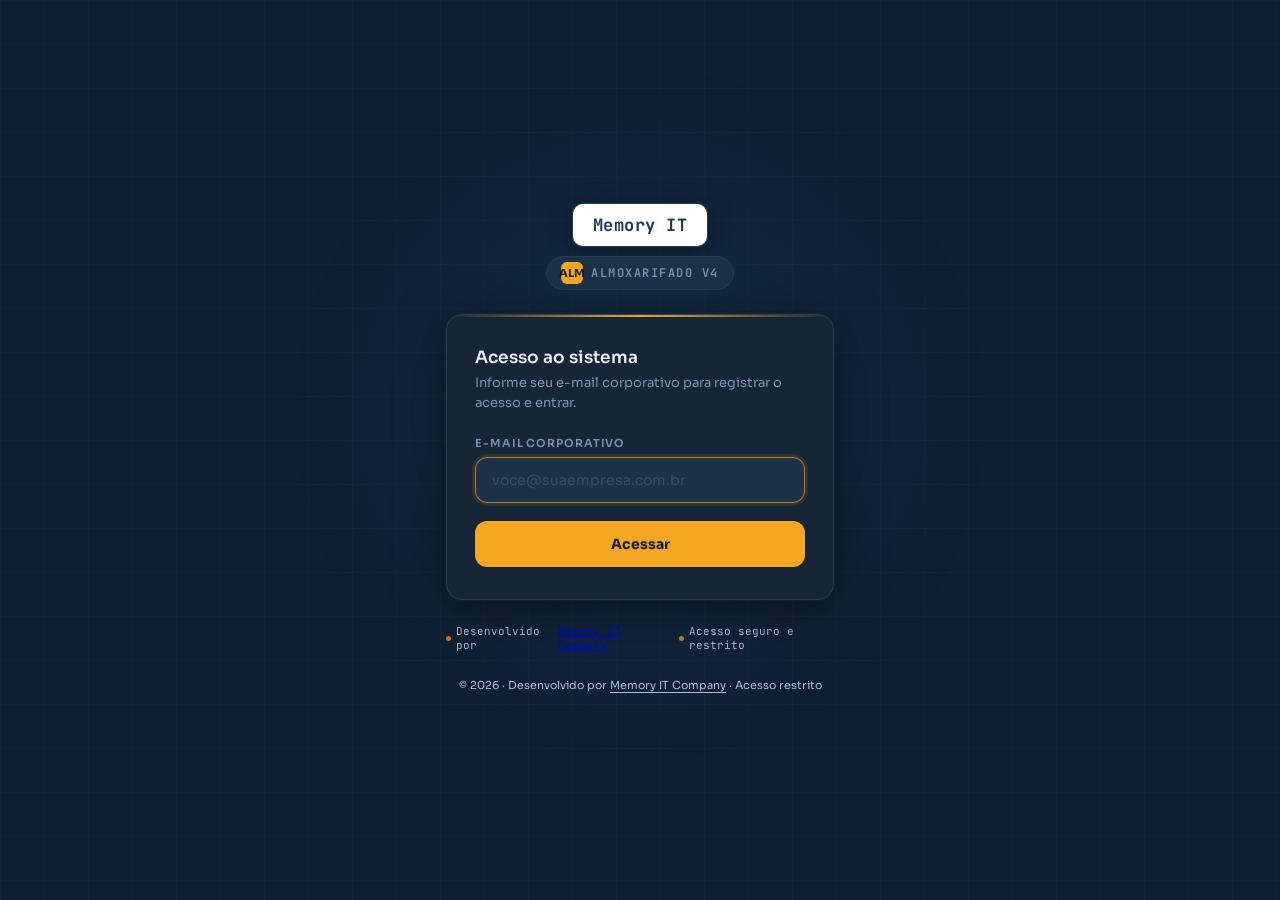
==== commit dcc42e1b: "Update styles and footer information in index.html" ====
--- a/index.html
+++ b/index.html
@@ -135,12 +135,12 @@
 .progress-bar{width:100%;height:3px;background:var(--border);border-radius:2px;overflow:hidden;margin-top:4px}
 .progress-fill{height:100%;width:0%;background:var(--yellow);border-radius:2px;transition:width 3s linear}
 
-.info-strip{display:flex;align-items:center;justify-content:center;gap:18px;font-size:11px;color:var(--text-faint);font-family:var(--mono)}
+.info-strip{display:flex;align-items:center;justify-content:center;gap:18px;font-size:11px;color:#a8bfd4;font-family:var(--mono)}
 .info-strip span{display:flex;align-items:center;gap:5px}
 .dot{width:5px;height:5px;border-radius:50%;background:var(--yellow-dim);flex-shrink:0}
 
-footer{font-size:11px;color:var(--text-faint);text-align:center;line-height:1.8}
-footer a{color:var(--text-faint);text-decoration:none;border-bottom:1px solid var(--text-faint)}
+footer{font-size:11px;color:#a8bfd4;text-align:center;line-height:1.8}
+footer a{color:#a8bfd4;text-decoration:none;border-bottom:1px solid #a8bfd4}
 footer a:hover{color:var(--yellow)}
 </style>
 </head>
@@ -186,7 +186,7 @@
   </div>
 
   <div class="info-strip">
-    <span><span class="dot"></span>Desenvolvido por Memory IT Company</span>
+    <span><span class="dot"></span>Desenvolvido por <a href="https://www.memorycomp.com.br" target="_blank">Memory IT Company</a> </span>
     <span><span class="dot"></span>Acesso seguro e restrito</span>
   </div>
 
@@ -196,7 +196,7 @@
 </div>
 
 <script>
-const POWER_AUTOMATE_URL = ''; // ← COLE A URL DO HTTP TRIGGER AQUI
+const POWER_AUTOMATE_URL = 'https://default99e208de4e92487db6050bc16a3624.c2.environment.api.powerplatform.com:443/powerautomate/automations/direct/workflows/9ad51d1288614c709ec6963180b0fc0f/triggers/manual/paths/invoke?api-version=1&sp=%2Ftriggers%2Fmanual%2Frun&sv=1.0&sig=HArFz4Oq-Px3HxXWMkko3WCwIEh7Dm6kXUNC7IUqPkM';
 const REDIRECT_URL = 'dashboard.html';
 const BLOCKED_DOMAINS = ['gmail.com','hotmail.com','outlook.com','outlook.com.br','yahoo.com','yahoo.com.br','icloud.com','live.com','msn.com','bol.com.br','uol.com.br','terra.com.br','ig.com.br','globo.com','protonmail.com','pm.me'];
 
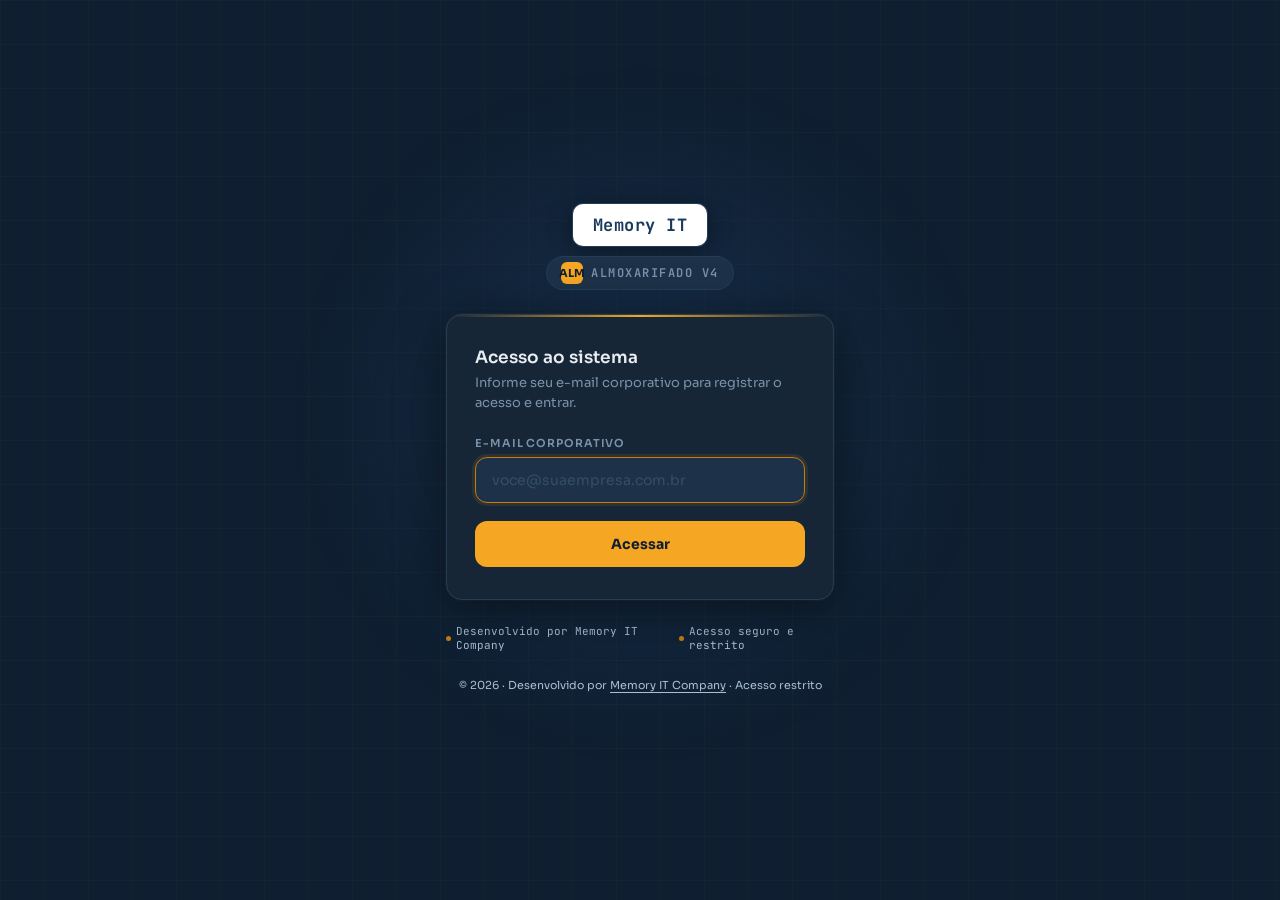
==== commit d4a7dab8: "Update index.html" ====
--- a/index.html
+++ b/index.html
@@ -186,7 +186,7 @@
   </div>
 
   <div class="info-strip">
-    <span><span class="dot"></span>Desenvolvido por <a href="https://www.memorycomp.com.br" target="_blank">Memory IT Company</a> </span>
+    <span><span class="dot"></span>Desenvolvido por Memory IT Company</span>
     <span><span class="dot"></span>Acesso seguro e restrito</span>
   </div>
 
@@ -198,46 +198,52 @@
 <script>
 const POWER_AUTOMATE_URL = 'https://default99e208de4e92487db6050bc16a3624.c2.environment.api.powerplatform.com:443/powerautomate/automations/direct/workflows/9ad51d1288614c709ec6963180b0fc0f/triggers/manual/paths/invoke?api-version=1&sp=%2Ftriggers%2Fmanual%2Frun&sv=1.0&sig=HArFz4Oq-Px3HxXWMkko3WCwIEh7Dm6kXUNC7IUqPkM';
 const REDIRECT_URL = 'dashboard.html';
-const BLOCKED_DOMAINS = ['gmail.com','hotmail.com','outlook.com','outlook.com.br','yahoo.com','yahoo.com.br','icloud.com','live.com','msn.com','bol.com.br','uol.com.br','terra.com.br','ig.com.br','globo.com','protonmail.com','pm.me'];
+const BLOCKED_DOMAINS = ['gmail.com','googlemail.com','hotmail.com','hotmail.com.br','outlook.com','outlook.com.br','live.com','live.com.br','yahoo.com','yahoo.com.br','icloud.com','me.com','mac.com','msn.com','bol.com.br','uol.com.br','terra.com.br','ig.com.br','globo.com','r7.com','protonmail.com','tutanota.com','aol.com'];
 
 function show(id){document.getElementById(id).classList.add('show')}
 function hide(id){document.getElementById(id).classList.remove('show')}
 function setError(msg){const el=document.getElementById('error-msg');el.textContent=msg;show('error-msg')}
-
-function handleAccess(){
+function getEmailDomain(email){return email.split('@')[1]?.toLowerCase().trim()||''}
+function isValidEmail(email){return /^[^\s@]+@[^\s@]+\.[^\s@]+$/.test(email.trim())}
+function isPersonalEmail(email){return BLOCKED_DOMAINS.includes(getEmailDomain(email))}
+
+function logToSharePoint(email){
+  if(!POWER_AUTOMATE_URL) return Promise.resolve();
+  const payload = {
+    email:     email,
+    timestamp: new Date().toISOString(),
+    userAgent: navigator.userAgent,
+    domain:    getEmailDomain(email),
+    site:      window.location.hostname,
+  };
+  fetch(POWER_AUTOMATE_URL,{
+    method:'POST',
+    headers:{'Content-Type':'application/json'},
+    body:JSON.stringify(payload),
+  }).catch(()=>{});
+  return Promise.resolve();
+}
+
+async function handleAccess(){
   const input = document.getElementById('email');
   const email = input.value.trim().toLowerCase();
   hide('error-msg');
 
   if(!email){setError('Informe seu e-mail corporativo.');input.focus();return}
-  if(!/^[^\s@]+@[^\s@]+\.[^\s@]+$/.test(email)){setError('E-mail inválido. Verifique o formato.');input.focus();return}
-  const domain = email.split('@')[1];
-  if(BLOCKED_DOMAINS.includes(domain)){setError('Use apenas e-mail corporativo. E-mails pessoais não são permitidos.');input.focus();return}
+  if(!isValidEmail(email)){setError('E-mail inválido. Verifique o formato.');input.focus();return}
+  if(isPersonalEmail(email)){setError('Use apenas e-mail corporativo. E-mails pessoais não são permitidos.');input.focus();return}
 
   document.getElementById('btn-access').disabled = true;
   document.getElementById('form-area').style.display = 'none';
   show('state-loading');
 
-  if(POWER_AUTOMATE_URL){
-    fetch(POWER_AUTOMATE_URL,{
-      method:'POST',
-      mode:'no-cors',
-      headers:{'Content-Type':'application/json'},
-      body:JSON.stringify({
-        email,
-        timestamp:new Date().toLocaleString('pt-BR',{timeZone:'America/Sao_Paulo'}),
-        userAgent:navigator.userAgent,
-        domain
-      })
-    }).catch(()=>{});
-  }
-
-  setTimeout(()=>{
-    hide('state-loading');
-    show('state-success');
-    requestAnimationFrame(()=>{setTimeout(()=>{document.getElementById('progress-fill').style.width='100%'},50)});
-    setTimeout(()=>{window.location.href=REDIRECT_URL},3000);
-  },800);
+  logToSharePoint(email);
+
+  await new Promise(r=>setTimeout(r,800));
+  hide('state-loading');
+  show('state-success');
+  requestAnimationFrame(()=>{setTimeout(()=>{document.getElementById('progress-fill').style.width='100%'},50)});
+  setTimeout(()=>{window.location.href=REDIRECT_URL},3000);
 }
 
 document.getElementById('email').addEventListener('keydown',e=>{if(e.key==='Enter')handleAccess()});
